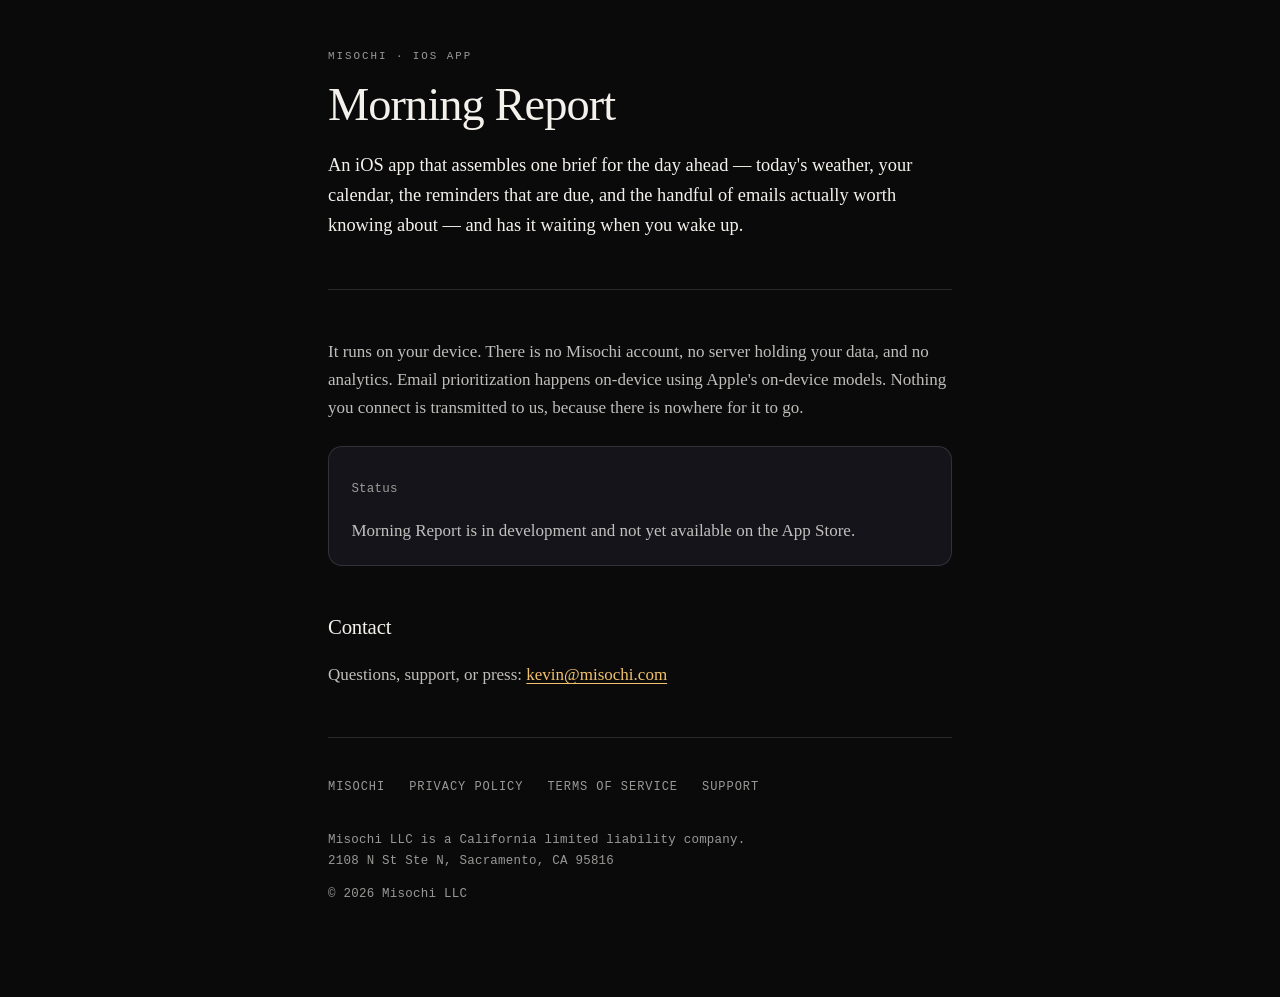
==== morning-report/index.html @ 3ba03a33 "Move Morning Report under /morning-report and list apps on the home page The home page now introduce" ====
<!doctype html>
<html lang="en">
<head>
<meta charset="utf-8">
<meta name="viewport" content="width=device-width, initial-scale=1">
<title>Morning Report — Misochi</title>
<meta name="description" content="Morning Report is an iOS app that turns your calendar, reminders, inbox, and weather into a single morning brief.">
<link rel="stylesheet" href="/style.css">
</head>
<body>
<div class="wrap">

  <p class="eyebrow"><a href="/">Misochi</a> · iOS app</p>
  <h1>Morning Report</h1>

  <p class="lede">An iOS app that assembles one brief for the day ahead — today's weather, your calendar, the reminders that are due, and the handful of emails actually worth knowing about — and has it waiting when you wake up.</p>

  <hr>

  <p>It runs on your device. There is no Misochi account, no server holding your data, and no analytics. Email prioritization happens on-device using Apple's on-device models. Nothing you connect is transmitted to us, because there is nowhere for it to go.</p>

  <div class="card">
    <p class="meta">Status</p>
    <p>Morning Report is in development and not yet available on the App Store.</p>
  </div>

  <h2>Contact</h2>

  <p>Questions, support, or press: <a href="mailto:kevin@misochi.com">kevin@misochi.com</a></p>

  <nav class="site">
    <a href="/">Misochi</a>
    <a href="/morning-report/privacy">Privacy Policy</a>
    <a href="/morning-report/terms">Terms of Service</a>
    <a href="/morning-report/support">Support</a>
  </nav>

  <footer>
    <p class="meta">
      Misochi LLC is a California limited liability company.<br>
      2108 N St Ste N, Sacramento, CA 95816
    </p>
    <p class="meta">&copy; 2026 Misochi LLC</p>
  </footer>

</div>
</body>
</html>
---- style.css ----
/* Shared styles for misochi.com — mirrors the Morning Report app palette.
   Text opacities follow the WCAG AA audit in issue #29: every text tone
   clears 4.5:1 against the background. */

:root {
  --bg: #0a0a0b;
  --surface: #14141a;
  --text: #f4f1ec;
  --text2: rgba(244, 241, 236, 0.78);
  --text3: rgba(244, 241, 236, 0.62);
  --amber: #f2c16d;
  --hairline: rgba(255, 255, 255, 0.12);
  --measure: 42rem;
}

* { box-sizing: border-box; }

body {
  margin: 0;
  background: var(--bg);
  color: var(--text);
  font-family: ui-serif, Georgia, "Times New Roman", serif;
  font-size: 17px;
  line-height: 1.65;
  -webkit-text-size-adjust: 100%;
}

.wrap {
  max-width: var(--measure);
  margin: 0 auto;
  padding: 3rem 1.5rem 5rem;
}

.eyebrow {
  font-family: ui-monospace, SFMono-Regular, Menlo, monospace;
  font-size: 0.68rem;
  letter-spacing: 0.18em;
  text-transform: uppercase;
  color: var(--text3);
  margin: 0 0 0.75rem;
}

h1 {
  font-size: clamp(2rem, 6vw, 2.9rem);
  font-weight: 300;
  letter-spacing: -0.02em;
  line-height: 1.15;
  margin: 0 0 1rem;
}

h2 {
  font-size: 1.3rem;
  font-weight: 500;
  letter-spacing: -0.01em;
  margin: 2.75rem 0 0.75rem;
}

h3 {
  font-size: 1.05rem;
  font-weight: 500;
  margin: 1.75rem 0 0.5rem;
}

p, li { color: var(--text2); }
li { margin-bottom: 0.4rem; }

a { color: var(--amber); text-decoration: underline; text-underline-offset: 0.2em; }
a:hover { text-decoration-thickness: 2px; }

strong { color: var(--text); font-weight: 600; }

hr {
  border: 0;
  border-top: 1px solid var(--hairline);
  margin: 3rem 0;
}

.lede { font-size: 1.15rem; color: var(--text); }

.meta {
  font-family: ui-monospace, SFMono-Regular, Menlo, monospace;
  font-size: 0.78rem;
  color: var(--text3);
  letter-spacing: 0.02em;
}

.card {
  background: var(--surface);
  border: 1px solid var(--hairline);
  border-radius: 14px;
  padding: 1.25rem 1.4rem;
  margin: 1.5rem 0;
}

.card p:last-child, .card ul:last-child { margin-bottom: 0; }

.eyebrow a { color: inherit; text-decoration: none; }
.eyebrow a:hover { color: var(--amber); }

/* Home page app list — one .card per app. */
.products { list-style: none; padding: 0; margin: 0; }
.products li { margin: 0 0 1rem; }
.products h3 { margin-top: 0; }
.products h3 a { text-decoration: none; }

nav.site {
  display: flex;
  gap: 1.5rem;
  flex-wrap: wrap;
  padding-top: 2.5rem;
  margin-top: 3rem;
  border-top: 1px solid var(--hairline);
  font-family: ui-monospace, SFMono-Regular, Menlo, monospace;
  font-size: 0.75rem;
  letter-spacing: 0.08em;
  text-transform: uppercase;
}

nav.site a { color: var(--text3); text-decoration: none; }
nav.site a:hover { color: var(--amber); }

footer { margin-top: 2rem; }

table {
  width: 100%;
  border-collapse: collapse;
  margin: 1.25rem 0;
  font-size: 0.95rem;
}

.scroll-x { overflow-x: auto; }

th, td {
  text-align: left;
  padding: 0.6rem 0.75rem;
  border-bottom: 1px solid var(--hairline);
  vertical-align: top;
}

th { color: var(--text); font-weight: 600; white-space: nowrap; }
td { color: var(--text2); }
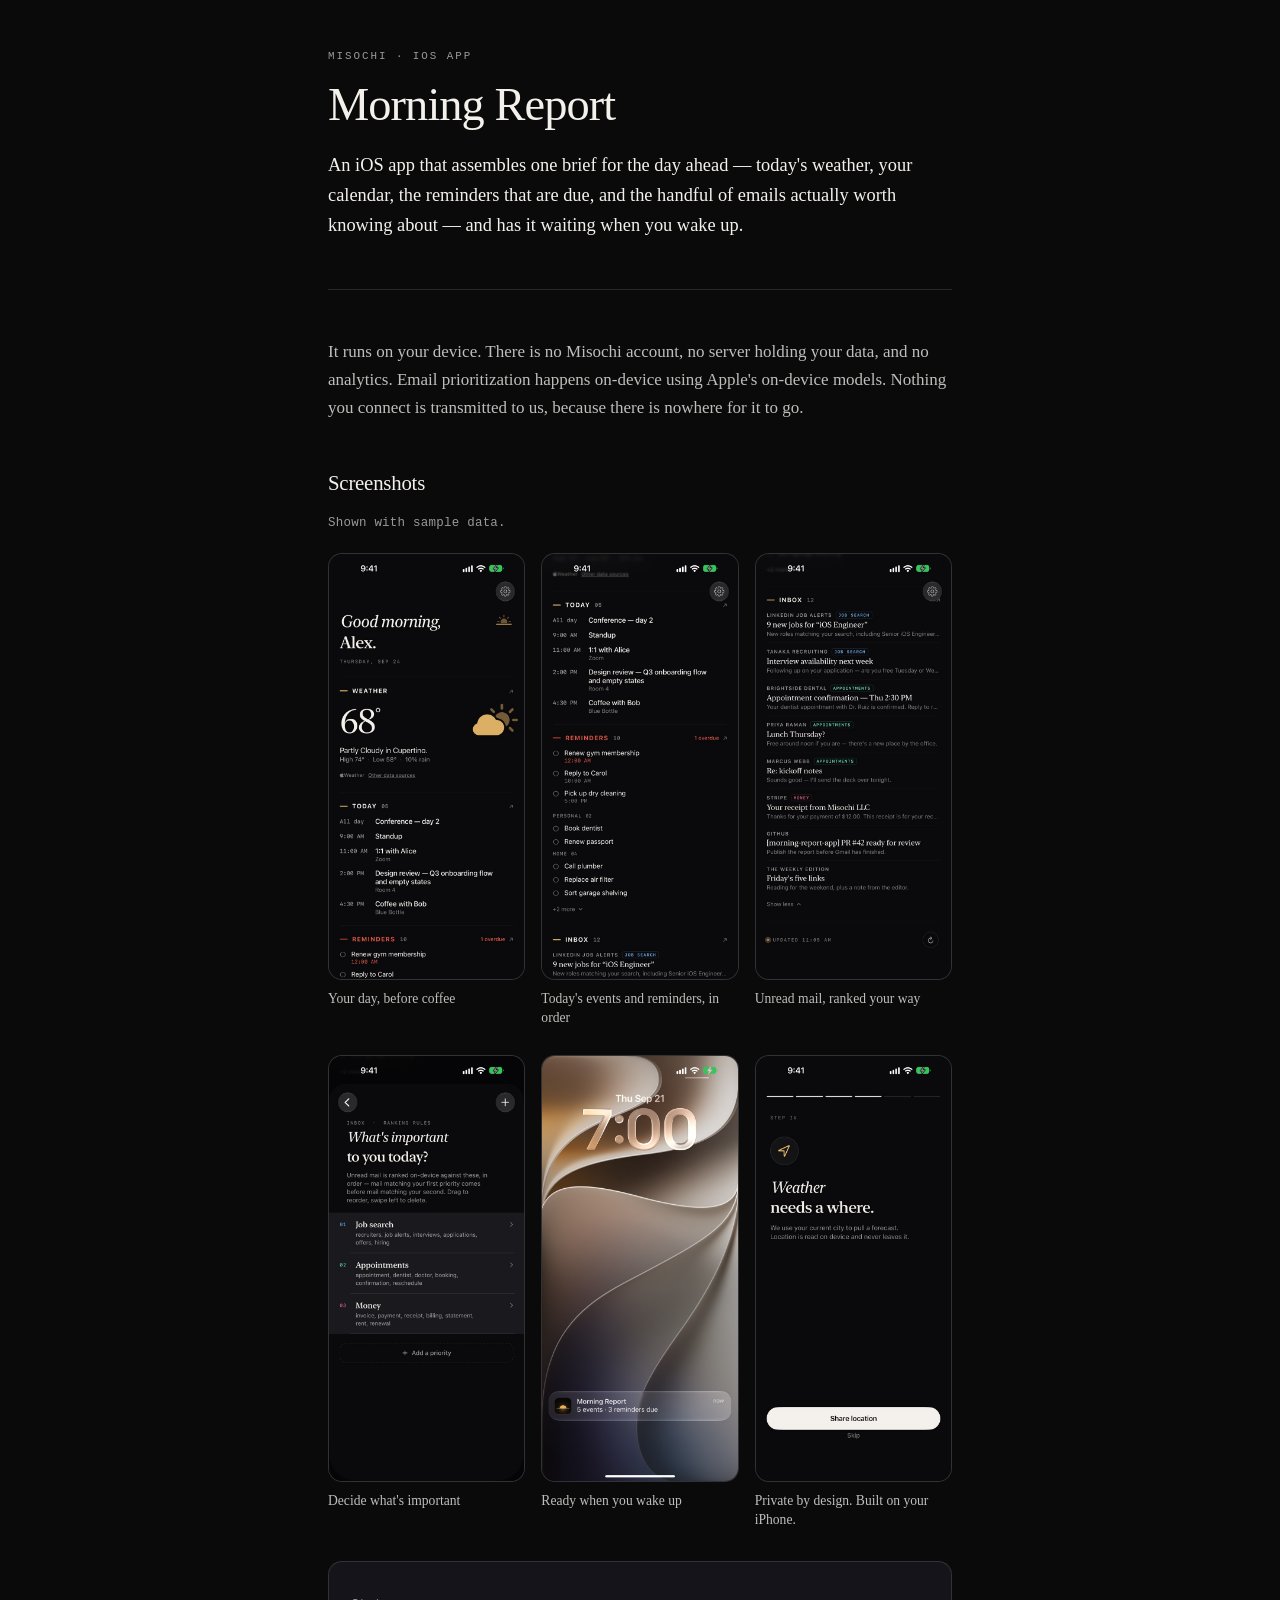
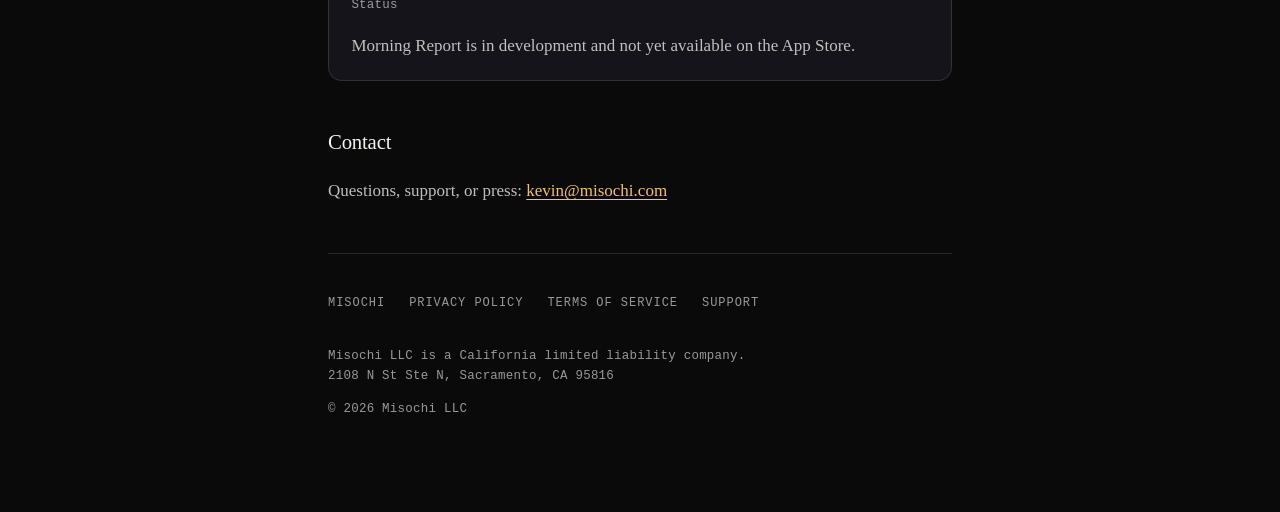
==== commit 755fd71f: "Add Morning Report screenshots to its page Six screens from the App Store set, with the listing's ca" ====
--- a/morning-report/index.html
+++ b/morning-report/index.html
@@ -18,6 +18,37 @@
   <hr>
 
   <p>It runs on your device. There is no Misochi account, no server holding your data, and no analytics. Email prioritization happens on-device using Apple's on-device models. Nothing you connect is transmitted to us, because there is nowhere for it to go.</p>
+
+  <h2>Screenshots</h2>
+
+  <p class="meta">Shown with sample data.</p>
+
+  <div class="screens">
+    <figure>
+      <img src="/morning-report/screenshots/1-summary.jpg" width="660" height="1434" loading="lazy" alt="The top of the morning brief: a greeting, today's weather in Cupertino, and the start of today's calendar.">
+      <figcaption>Your day, before coffee</figcaption>
+    </figure>
+    <figure>
+      <img src="/morning-report/screenshots/2-agenda.jpg" width="660" height="1434" loading="lazy" alt="Today's five calendar events with times and locations, followed by reminders due, with one overdue.">
+      <figcaption>Today's events and reminders, in order</figcaption>
+    </figure>
+    <figure>
+      <img src="/morning-report/screenshots/3-inbox.jpg" width="660" height="1434" loading="lazy" alt="The inbox section: unread emails ranked by priority, each tagged Job search, Appointments or Money.">
+      <figcaption>Unread mail, ranked your way</figcaption>
+    </figure>
+    <figure>
+      <img src="/morning-report/screenshots/4-priorities.jpg" width="660" height="1434" loading="lazy" alt="The ranking rules screen, listing three priorities in order: Job search, Appointments and Money, each with its keywords.">
+      <figcaption>Decide what's important</figcaption>
+    </figure>
+    <figure>
+      <img src="/morning-report/screenshots/5-lockscreen.jpg" width="660" height="1434" loading="lazy" alt="The lock screen at 7:00 with a Morning Report notification: 5 events, 3 reminders due.">
+      <figcaption>Ready when you wake up</figcaption>
+    </figure>
+    <figure>
+      <img src="/morning-report/screenshots/6-privacy.jpg" width="660" height="1434" loading="lazy" alt="A setup step asking to share location for the forecast, explaining that location is read on the device and never leaves it.">
+      <figcaption>Private by design. Built on your iPhone.</figcaption>
+    </figure>
+  </div>
 
   <div class="card">
     <p class="meta">Status</p>
--- a/style.css
+++ b/style.css
@@ -116,6 +116,37 @@
   text-transform: uppercase;
 }
 
+/* App screenshots — a grid of phone screens with captions.
+   Two columns on phones, three once there's room. */
+.screens {
+  display: grid;
+  grid-template-columns: repeat(2, minmax(0, 1fr));
+  gap: 1.75rem 1rem;
+  margin: 1.25rem 0 2rem;
+}
+
+@media (min-width: 560px) {
+  .screens { grid-template-columns: repeat(3, minmax(0, 1fr)); }
+}
+
+.screens figure { margin: 0; }
+
+.screens img {
+  display: block;
+  width: 100%;
+  height: auto;
+  border-radius: 14px;
+  border: 1px solid var(--hairline);
+  background: var(--surface);
+}
+
+.screens figcaption {
+  font-size: 0.85rem;
+  line-height: 1.4;
+  color: var(--text2);
+  margin-top: 0.6rem;
+}
+
 nav.site a { color: var(--text3); text-decoration: none; }
 nav.site a:hover { color: var(--amber); }
 
